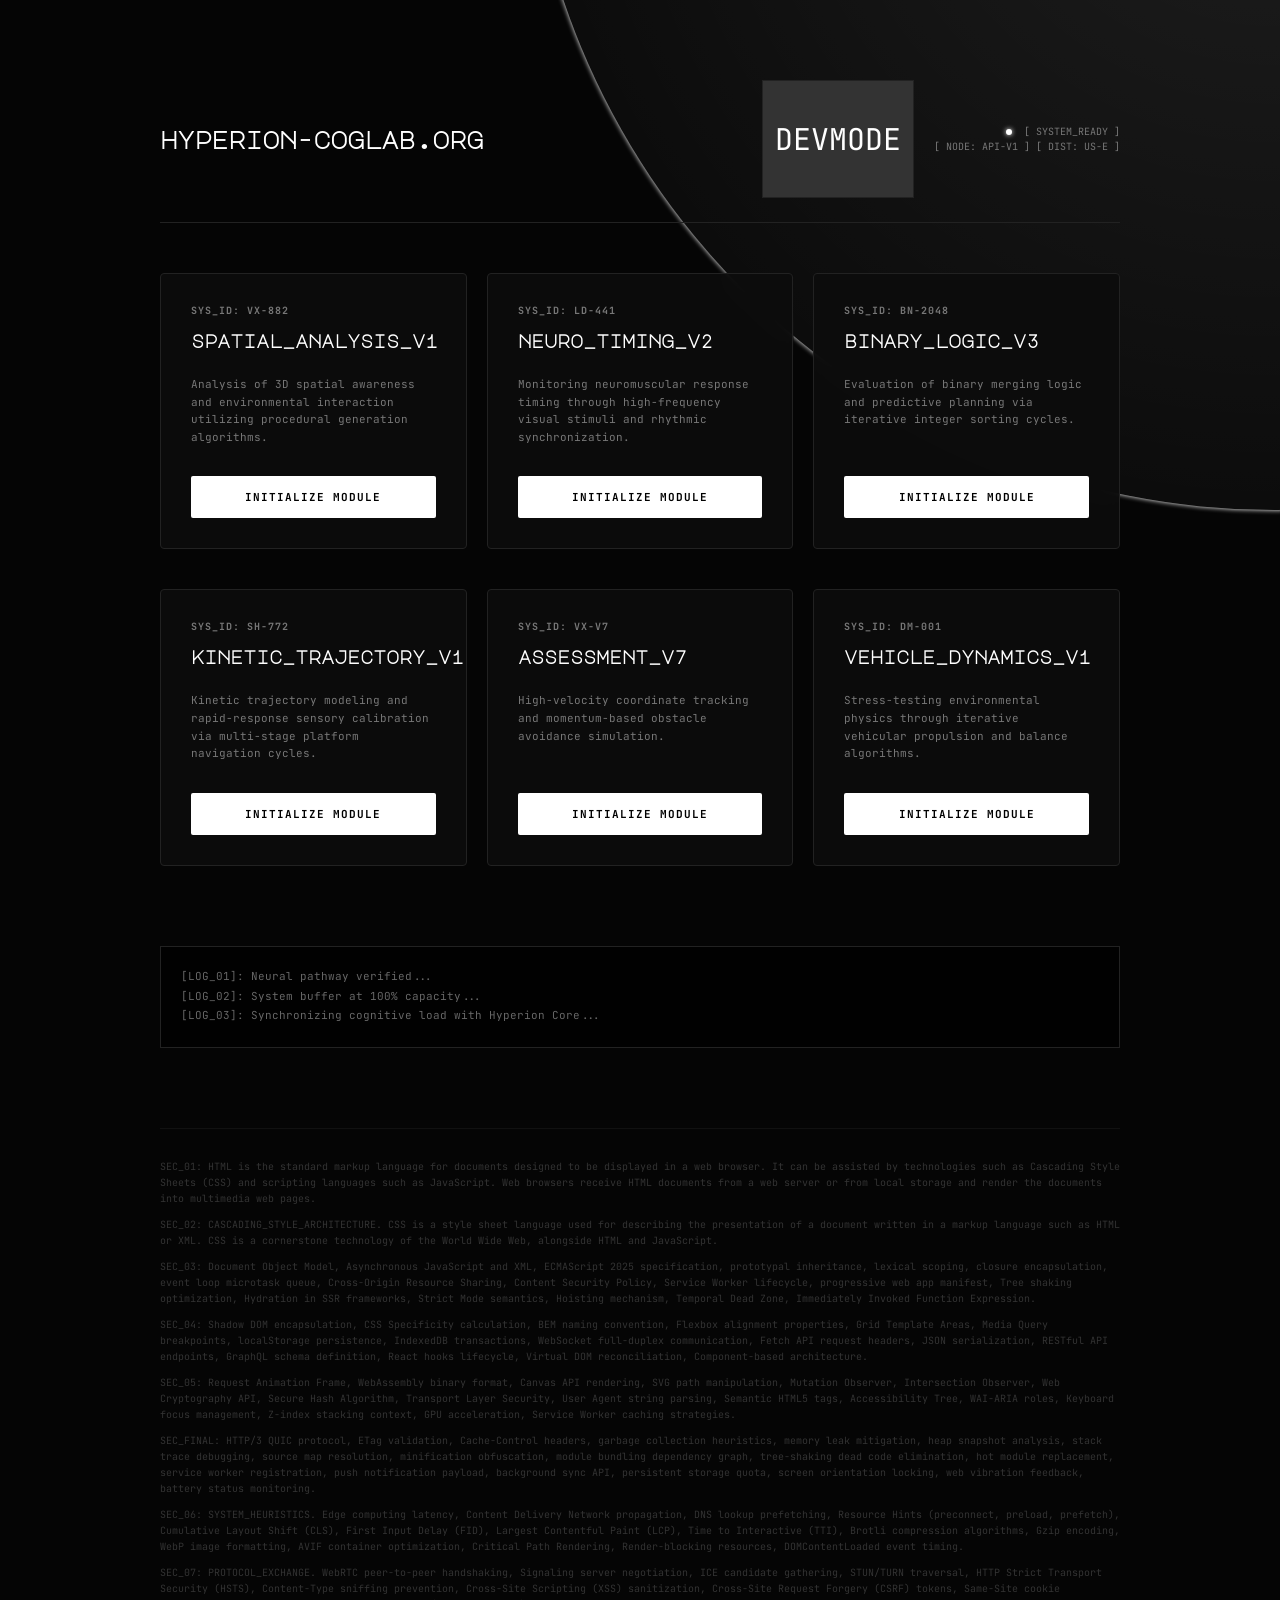
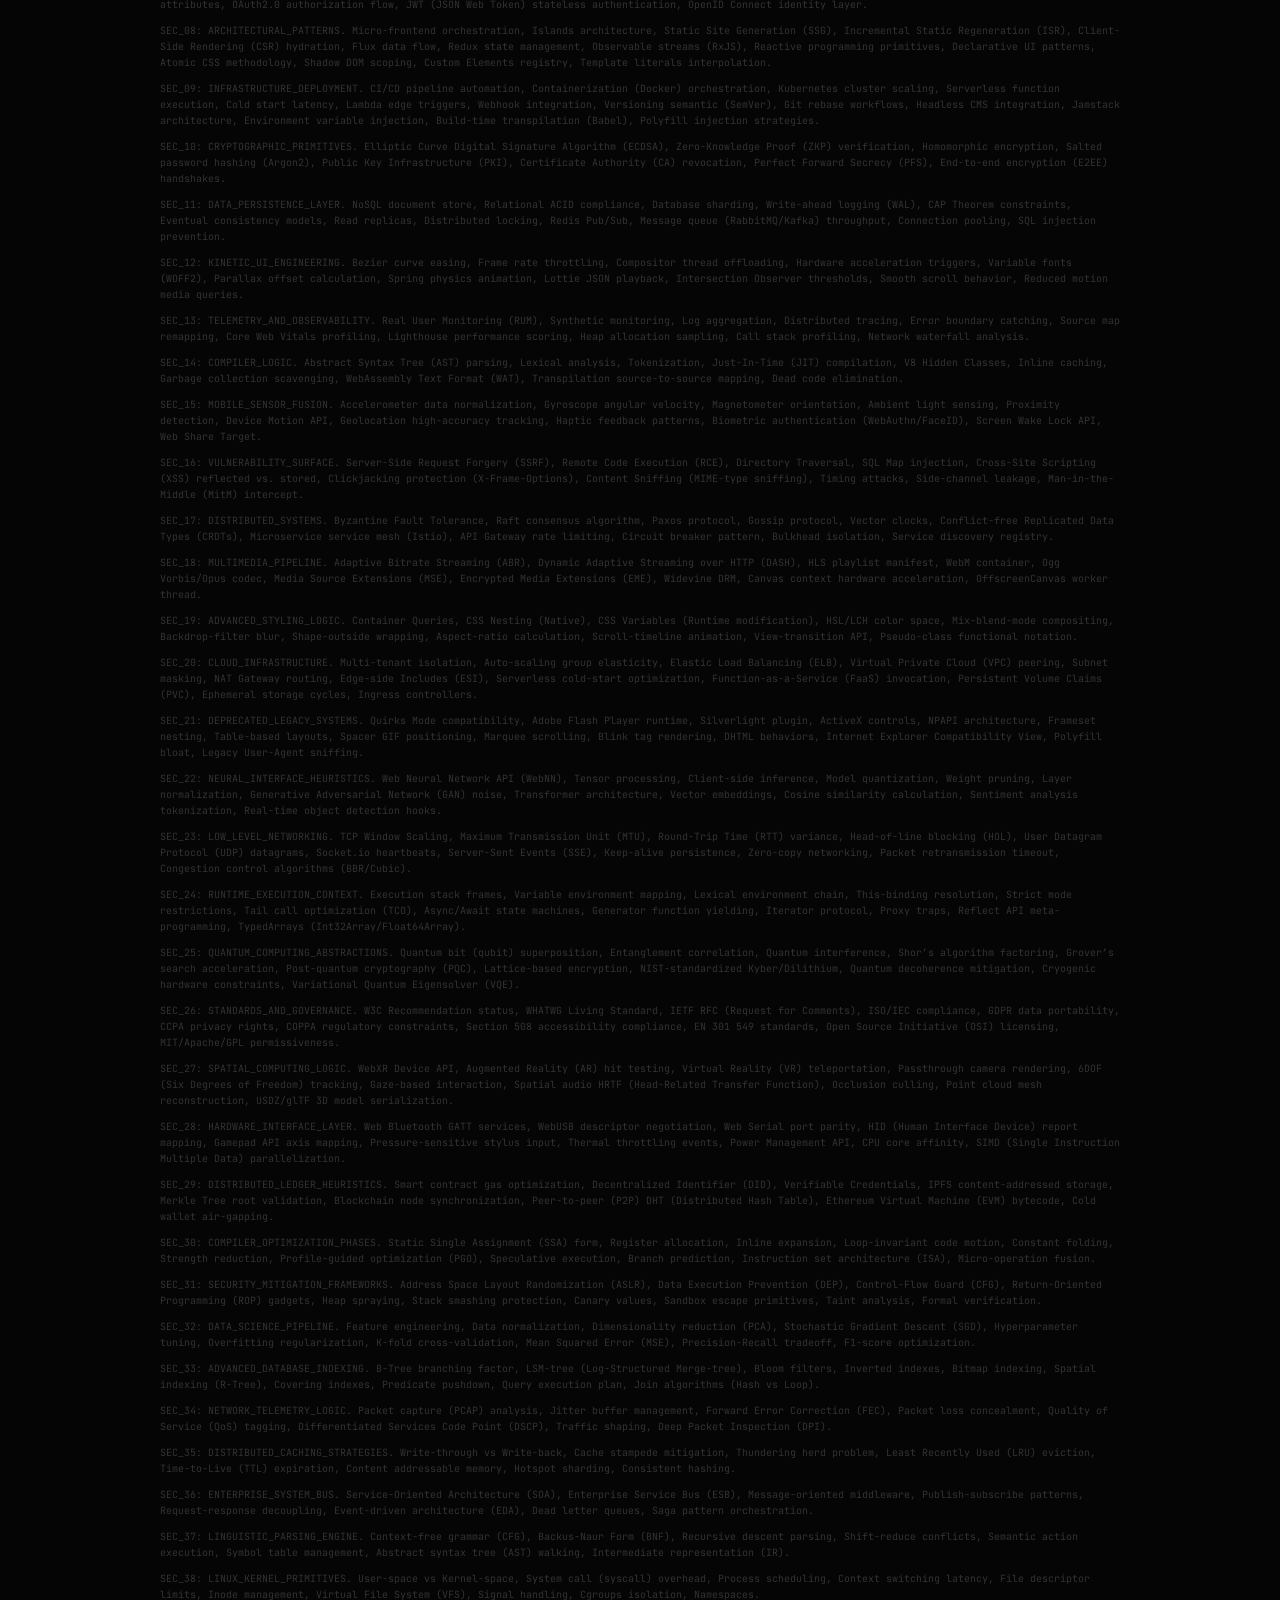
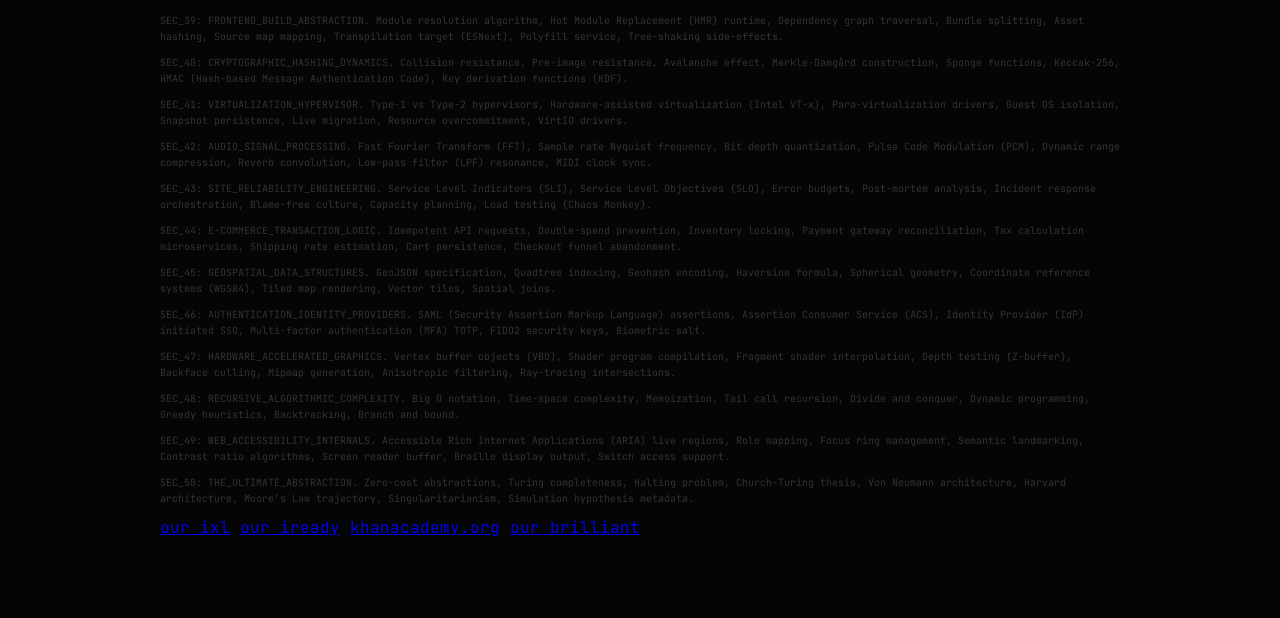
==== fold/index.html @ abe5110e "asd asd" ====
<!DOCTYPE html>
<html lang="en">
<head>
    <meta charset="UTF-8">
    <meta name="viewport" content="width=device-width, initial-scale=1.0">
    <title>Diagnostic Test v2.4</title>
    
    <meta name="description" content="EdMaths is a specialized platform for developing cognitive logic and spatial awareness through interactive mathematical challenges.">
<meta name="keywords" content="EdMaths, Mathematics, Logic, Spatial Awareness, STEM Education, Interactive Learning">
<meta name="author" content="EdMaths Team">
<link rel="icon" type="image/x-icon" href="favicon.ico">

   

    
   <link rel="preconnect" href="https://fonts.googleapis.com">
<link rel="preconnect" href="https://fonts.gstatic.com" crossorigin>
<link href="https://fonts.googleapis.com/css2?family=JetBrains+Mono:ital,wght@0,100..800;1,100..800&display=swap" rel="stylesheet">
<link href="https://fonts.googleapis.com/css2?family=Major+Mono+Display&display=swap" rel="stylesheet">

    <style>
        :root {
            --bg: #050505;
            --card-bg: rgba(13, 13, 13, 0.9);
            --accent: #ffffff;
            --text-main: #ffffff;
            --text-dim: #777777;
            --border: #222222;
        }

        * { box-sizing: border-box; }

        body {
            background-color: var(--bg);
            color: var(--text-main);
            font-family: 'JetBrains Mono', monospace;
            margin: 0;
            display: flex;
            justify-content: center;
            min-height: 100vh;
            overflow-x: hidden; 
        }

        .ambient-glow {
            position: fixed; display: inline-block;
            width: 6px;
            height: 6px;
            background: #ffffff;
            border-radius: 50%;
            margin-right: 6px;
            box-shadow: 0 0 5px #fff;
            top: -110%;
            right: -750px; 
            width: 1500px;
            height: 1500px;
            background: radial-gradient(circle, rgba(255, 255, 255, 1) 0%, rgba(255, 255, 255, 1) 3%, rgba(255, 255, 255, 1) 4%, rgba(255, 255, 255, 0.1) 5%, rgba(255, 255, 255, 0) 100%);
            z-index: -1;
            pointer-events: none;
        }

        .container {
            width: 100%;
            max-width: 1000px;
            padding: 80px 20px;
            position: relative;
            z-index: 1;
        }

        .top-nav {
            display: flex;
            justify-content: space-between;
            align-items: center;
            border-bottom: 1px solid var(--border);
            padding-bottom: 24px;
            margin-bottom: 50px;
        }

        h1 {
            font-family: 'Major Mono Display', monospace;
            font-size: 1.5rem;
            margin: 0;
            letter-spacing: -1px;
            text-transform: lowercase;
        }

        .stealth-btn {
            background: none;
            border: 1px solid #222;
            background-color: #333;
            padding: 8px 12px;
            cursor: pointer;
            font-size: 10px;
            font-family: 'JetBrains Mono', monospace;
            margin-left: auto;
            margin-right: 20px;
            transition: all 0.3s;
            color: white; 
            
        }

        .stealth-btn:hover { color: #fff; border-color: #555; }

        .system-status {
            font-size: 10px;
            color: var(--text-dim);
            text-align: right;
            line-height: 1.5;

        }

        .status-dot {
            display: inline-block;
            width: 6px;
            height: 6px;
            background: #ffffff;
            border-radius: 50%;
            margin-right: 6px;
            box-shadow: 0 0 5px #fff;
        }

        .grid {
            display: grid;
            grid-template-columns: repeat(auto-fit, minmax(300px, 1fr));
            gap: 20px;
        }

        .module-card {
            background: var(--card-bg);
            border: 1px solid var(--border);
            border-radius: 4px;
            padding: 30px;
            display: flex;
            flex-direction: column;
            transition: all 0.3s cubic-bezier(0.4, 0, 0.2, 1);
            backdrop-filter: blur(10px);
            margin-bottom: 20px; 
        }

        .module-card:hover { transform: translateY(-5px); border-color: #ffffff; }

        .module-id { font-size: 10px; color: var(--text-dim); font-weight: 700; margin-bottom: 15px; letter-spacing: 1px; }

        h3 { font-family: 'Major Mono Display', monospace; margin: 0 0 15px 0; font-size: 18px; color: #fff; text-transform: lowercase; }

        .description { font-size: 11px; color: var(--text-dim); margin-bottom: 30px; line-height: 1.6; }

        .launch-btn {
            text-decoration: none;
            color: #000;
            background-color: #fff;
            font-weight: 700;
            padding: 14px;
            border-radius: 2px;
            text-align: center;
            font-size: 11px;
            margin-top: auto;
            letter-spacing: 1px;
        }
         .name-gama{ font-size:3em  }
        .console-container { margin-top: 60px; background: rgba(0,0,0,0.8); border: 1px solid var(--border); padding: 20px; }

        #log-stream { font-size: 11px; color: #fff; opacity: 0.4; height: 60px; overflow: hidden; line-height: 1.8; }

        .footer-jargon { margin-top: 80px; font-size: 10px; color: #333; text-align: left; line-height: 1.6; border-top: 1px solid #111; padding-top: 20px; }
    </style>
</head>
<body>

    <div class="ambient-glow"></div>

    <div class="container">
        <nav class="top-nav">
            <h1>hypeRion-coglab.oRg</h1>
            
            <button id="gamify-btn" class="stealth-btn"><p class="name-gama">DEVMODE</p></button>
            <div class="system-status">
                <span class="status-dot"></span> [ SYSTEM_READY ]<br>
                [ NODE: API-V1 ] [ DIST: US-E ]
            </div>
        </nav>

        <main class="grid">
        
            <article class="module-card">
                <span class="module-id">SYS_ID: VX-882</span>
                <h3 id="t-882">sPatiAl_aNalYsis_v1</h3>
                <p class="description">Analysis of 3D spatial awareness and environmental interaction utilizing procedural generation algorithms.</p>
                <a href="#" id="l-882" class="launch-btn">INITIALIZE MODULE</a>
            </article>

            <article class="module-card">
                <span class="module-id">SYS_ID: LD-441</span>
                <h3 id="t-441">neuRo_tiMing_v2</h3>
                <p class="description">Monitoring neuromuscular response timing through high-frequency visual stimuli and rhythmic synchronization.</p>
                <a href="#" id="l-441" class="launch-btn">INITIALIZE MODULE</a>
            </article>

            <article class="module-card">
                <span class="module-id">SYS_ID: BN-2048</span>
                <h3 id="t-2048">biNary_loGic_v3</h3>
                <p class="description">Evaluation of binary merging logic and predictive planning via iterative integer sorting cycles.</p>
                <a href="#" id="l-2048" class="launch-btn">INITIALIZE MODULE</a>
            </article>

            <article class="module-card">
                <span class="module-id">SYS_ID: SH-772</span>
                <h3 id="t-772">kiNetic_traJectory_v1</h3>
                <p class="description">Kinetic trajectory modeling and rapid-response sensory calibration via multi-stage platform navigation cycles.</p>
                <a href="#" id="l-772" class="launch-btn">INITIALIZE MODULE</a>
            </article>

            <article class="module-card">
                <span class="module-id">SYS_ID: VX-V7</span>
                <h3 id="t-v7">assEssment_v7</h3>
                <p class="description">High-velocity coordinate tracking and momentum-based obstacle avoidance simulation.</p>
                <a href="#" id="l-v7" class="launch-btn">INITIALIZE MODULE</a>
            </article>

            <article class="module-card">
                <span class="module-id">SYS_ID: DM-001</span>
                <h3 id="t-asd">vEhicle_dynAmics_v1</h3>
                <p class="description">Stress-testing environmental physics through iterative vehicular propulsion and balance algorithms.</p>
                <a href="https://www.desmos.com/scientific" id="l-dm" class="launch-btn">INITIALIZE MODULE</a>
           


        </main>

        <div class="console-container">
            <div id="log-stream">
                [LOG_01]: Neural pathway verified...<br>
                [LOG_02]: System buffer at 100% capacity...<br>
                [LOG_03]: Synchronizing cognitive load with Hyperion Core...
            </div>
        </div>

      

  <div>
     <footer class="footer-jargon">
    <p>SEC_01: HTML is the standard markup language for documents designed to be displayed in a web browser. It can be assisted by technologies such as Cascading Style Sheets (CSS) and scripting languages such as JavaScript. Web browsers receive HTML documents from a web server or from local storage and render the documents into multimedia web pages.</p>
    <p>SEC_02: CASCADING_STYLE_ARCHITECTURE. CSS is a style sheet language used for describing the presentation of a document written in a markup language such as HTML or XML. CSS is a cornerstone technology of the World Wide Web, alongside HTML and JavaScript.</p>

    
    <p>SEC_03: Document Object Model, Asynchronous JavaScript and XML, ECMAScript 2025 specification, prototypal inheritance, lexical scoping, closure encapsulation, event loop microtask queue, Cross-Origin Resource Sharing, Content Security Policy, Service Worker lifecycle, progressive web app manifest, Tree shaking optimization, Hydration in SSR frameworks, Strict Mode semantics, Hoisting mechanism, Temporal Dead Zone, Immediately Invoked Function Expression.</p>
    
    <p>SEC_04: Shadow DOM encapsulation, CSS Specificity calculation, BEM naming convention, Flexbox alignment properties, Grid Template Areas, Media Query breakpoints, localStorage persistence, IndexedDB transactions, WebSocket full-duplex communication, Fetch API request headers, JSON serialization, RESTful API endpoints, GraphQL schema definition, React hooks lifecycle, Virtual DOM reconciliation, Component-based architecture.</p>

    <p>SEC_05: Request Animation Frame, WebAssembly binary format, Canvas API rendering, SVG path manipulation, Mutation Observer, Intersection Observer, Web Cryptography API, Secure Hash Algorithm, Transport Layer Security, User Agent string parsing, Semantic HTML5 tags, Accessibility Tree, WAI-ARIA roles, Keyboard focus management, Z-index stacking context, GPU acceleration, Service Worker caching strategies.</p>

    

    <p>SEC_FINAL: HTTP/3 QUIC protocol, ETag validation, Cache-Control headers, garbage collection heuristics, memory leak mitigation, heap snapshot analysis, stack trace debugging, source map resolution, minification obfuscation, module bundling dependency graph, tree-shaking dead code elimination, hot module replacement, service worker registration, push notification payload, background sync API, persistent storage quota, screen orientation locking, web vibration feedback, battery status monitoring.</p>
    <p>SEC_06: SYSTEM_HEURISTICS. Edge computing latency, Content Delivery Network propagation, DNS lookup prefetching, Resource Hints (preconnect, preload, prefetch), Cumulative Layout Shift (CLS), First Input Delay (FID), Largest Contentful Paint (LCP), Time to Interactive (TTI), Brotli compression algorithms, Gzip encoding, WebP image formatting, AVIF container optimization, Critical Path Rendering, Render-blocking resources, DOMContentLoaded event timing.</p>

    <p>SEC_07: PROTOCOL_EXCHANGE. WebRTC peer-to-peer handshaking, Signaling server negotiation, ICE candidate gathering, STUN/TURN traversal, HTTP Strict Transport Security (HSTS), Content-Type sniffing prevention, Cross-Site Scripting (XSS) sanitization, Cross-Site Request Forgery (CSRF) tokens, Same-Site cookie attributes, OAuth2.0 authorization flow, JWT (JSON Web Token) stateless authentication, OpenID Connect identity layer.</p>

    <p>SEC_08: ARCHITECTURAL_PATTERNS. Micro-frontend orchestration, Islands architecture, Static Site Generation (SSG), Incremental Static Regeneration (ISR), Client-Side Rendering (CSR) hydration, Flux data flow, Redux state management, Observable streams (RxJS), Reactive programming primitives, Declarative UI patterns, Atomic CSS methodology, Shadow DOM scoping, Custom Elements registry, Template literals interpolation.</p>

    <p>SEC_09: INFRASTRUCTURE_DEPLOYMENT. CI/CD pipeline automation, Containerization (Docker) orchestration, Kubernetes cluster scaling, Serverless function execution, Cold start latency, Lambda edge triggers, Webhook integration, Versioning semantic (SemVer), Git rebase workflows, Headless CMS integration, Jamstack architecture, Environment variable injection, Build-time transpilation (Babel), Polyfill injection strategies.</p>
        <p>SEC_10: CRYPTOGRAPHIC_PRIMITIVES. Elliptic Curve Digital Signature Algorithm (ECDSA), Zero-Knowledge Proof (ZKP) verification, Homomorphic encryption, Salted password hashing (Argon2), Public Key Infrastructure (PKI), Certificate Authority (CA) revocation, Perfect Forward Secrecy (PFS), End-to-end encryption (E2EE) handshakes.</p>

    <p>SEC_11: DATA_PERSISTENCE_LAYER. NoSQL document store, Relational ACID compliance, Database sharding, Write-ahead logging (WAL), CAP Theorem constraints, Eventual consistency models, Read replicas, Distributed locking, Redis Pub/Sub, Message queue (RabbitMQ/Kafka) throughput, Connection pooling, SQL injection prevention.</p>

    <p>SEC_12: KINETIC_UI_ENGINEERING. Bezier curve easing, Frame rate throttling, Compositor thread offloading, Hardware acceleration triggers, Variable fonts (WOFF2), Parallax offset calculation, Spring physics animation, Lottie JSON playback, Intersection Observer thresholds, Smooth scroll behavior, Reduced motion media queries.</p>

    <p>SEC_13: TELEMETRY_AND_OBSERVABILITY. Real User Monitoring (RUM), Synthetic monitoring, Log aggregation, Distributed tracing, Error boundary catching, Source map remapping, Core Web Vitals profiling, Lighthouse performance scoring, Heap allocation sampling, Call stack profiling, Network waterfall analysis.</p>

    <p>SEC_14: COMPILER_LOGIC. Abstract Syntax Tree (AST) parsing, Lexical analysis, Tokenization, Just-In-Time (JIT) compilation, V8 Hidden Classes, Inline caching, Garbage collection scavenging, WebAssembly Text Format (WAT), Transpilation source-to-source mapping, Dead code elimination.</p>
        <p>SEC_15: MOBILE_SENSOR_FUSION. Accelerometer data normalization, Gyroscope angular velocity, Magnetometer orientation, Ambient light sensing, Proximity detection, Device Motion API, Geolocation high-accuracy tracking, Haptic feedback patterns, Biometric authentication (WebAuthn/FaceID), Screen Wake Lock API, Web Share Target.</p>

    <p>SEC_16: VULNERABILITY_SURFACE. Server-Side Request Forgery (SSRF), Remote Code Execution (RCE), Directory Traversal, SQL Map injection, Cross-Site Scripting (XSS) reflected vs. stored, Clickjacking protection (X-Frame-Options), Content Sniffing (MIME-type sniffing), Timing attacks, Side-channel leakage, Man-in-the-Middle (MitM) intercept.</p>

    <p>SEC_17: DISTRIBUTED_SYSTEMS. Byzantine Fault Tolerance, Raft consensus algorithm, Paxos protocol, Gossip protocol, Vector clocks, Conflict-free Replicated Data Types (CRDTs), Microservice service mesh (Istio), API Gateway rate limiting, Circuit breaker pattern, Bulkhead isolation, Service discovery registry.</p>

    <p>SEC_18: MULTIMEDIA_PIPELINE. Adaptive Bitrate Streaming (ABR), Dynamic Adaptive Streaming over HTTP (DASH), HLS playlist manifest, WebM container, Ogg Vorbis/Opus codec, Media Source Extensions (MSE), Encrypted Media Extensions (EME), Widevine DRM, Canvas context hardware acceleration, OffscreenCanvas worker thread.</p>

    <p>SEC_19: ADVANCED_STYLING_LOGIC. Container Queries, CSS Nesting (Native), CSS Variables (Runtime modification), HSL/LCH color space, Mix-blend-mode compositing, Backdrop-filter blur, Shape-outside wrapping, Aspect-ratio calculation, Scroll-timeline animation, View-transition API, Pseudo-class functional notation.</p>
        <p>SEC_20: CLOUD_INFRASTRUCTURE. Multi-tenant isolation, Auto-scaling group elasticity, Elastic Load Balancing (ELB), Virtual Private Cloud (VPC) peering, Subnet masking, NAT Gateway routing, Edge-side Includes (ESI), Serverless cold-start optimization, Function-as-a-Service (FaaS) invocation, Persistent Volume Claims (PVC), Ephemeral storage cycles, Ingress controllers.</p>

    <p>SEC_21: DEPRECATED_LEGACY_SYSTEMS. Quirks Mode compatibility, Adobe Flash Player runtime, Silverlight plugin, ActiveX controls, NPAPI architecture, Frameset nesting, Table-based layouts, Spacer GIF positioning, Marquee scrolling, Blink tag rendering, DHTML behaviors, Internet Explorer Compatibility View, Polyfill bloat, Legacy User-Agent sniffing.</p>

    <p>SEC_22: NEURAL_INTERFACE_HEURISTICS. Web Neural Network API (WebNN), Tensor processing, Client-side inference, Model quantization, Weight pruning, Layer normalization, Generative Adversarial Network (GAN) noise, Transformer architecture, Vector embeddings, Cosine similarity calculation, Sentiment analysis tokenization, Real-time object detection hooks.</p>

    <p>SEC_23: LOW_LEVEL_NETWORKING. TCP Window Scaling, Maximum Transmission Unit (MTU), Round-Trip Time (RTT) variance, Head-of-line blocking (HOL), User Datagram Protocol (UDP) datagrams, Socket.io heartbeats, Server-Sent Events (SSE), Keep-alive persistence, Zero-copy networking, Packet retransmission timeout, Congestion control algorithms (BBR/Cubic).</p>

    <p>SEC_24: RUNTIME_EXECUTION_CONTEXT. Execution stack frames, Variable environment mapping, Lexical environment chain, This-binding resolution, Strict mode restrictions, Tail call optimization (TCO), Async/Await state machines, Generator function yielding, Iterator protocol, Proxy traps, Reflect API meta-programming, TypedArrays (Int32Array/Float64Array).</p>
       <p>SEC_25: QUANTUM_COMPUTING_ABSTRACTIONS. Quantum bit (qubit) superposition, Entanglement correlation, Quantum interference, Shor’s algorithm factoring, Grover’s search acceleration, Post-quantum cryptography (PQC), Lattice-based encryption, NIST-standardized Kyber/Dilithium, Quantum decoherence mitigation, Cryogenic hardware constraints, Variational Quantum Eigensolver (VQE).</p>

    <p>SEC_26: STANDARDS_AND_GOVERNANCE. W3C Recommendation status, WHATWG Living Standard, IETF RFC (Request for Comments), ISO/IEC compliance, GDPR data portability, CCPA privacy rights, COPPA regulatory constraints, Section 508 accessibility compliance, EN 301 549 standards, Open Source Initiative (OSI) licensing, MIT/Apache/GPL permissiveness.</p>

    <p>SEC_27: SPATIAL_COMPUTING_LOGIC. WebXR Device API, Augmented Reality (AR) hit testing, Virtual Reality (VR) teleportation, Passthrough camera rendering, 6DOF (Six Degrees of Freedom) tracking, Gaze-based interaction, Spatial audio HRTF (Head-Related Transfer Function), Occlusion culling, Point cloud mesh reconstruction, USDZ/glTF 3D model serialization.</p>

    <p>SEC_28: HARDWARE_INTERFACE_LAYER. Web Bluetooth GATT services, WebUSB descriptor negotiation, Web Serial port parity, HID (Human Interface Device) report mapping, Gamepad API axis mapping, Pressure-sensitive stylus input, Thermal throttling events, Power Management API, CPU core affinity, SIMD (Single Instruction Multiple Data) parallelization.</p>

    <p>SEC_29: DISTRIBUTED_LEDGER_HEURISTICS. Smart contract gas optimization, Decentralized Identifier (DID), Verifiable Credentials, IPFS content-addressed storage, Merkle Tree root validation, Blockchain node synchronization, Peer-to-peer (P2P) DHT (Distributed Hash Table), Ethereum Virtual Machine (EVM) bytecode, Cold wallet air-gapping.</p>
        <p>SEC_30: COMPILER_OPTIMIZATION_PHASES. Static Single Assignment (SSA) form, Register allocation, Inline expansion, Loop-invariant code motion, Constant folding, Strength reduction, Profile-guided optimization (PGO), Speculative execution, Branch prediction, Instruction set architecture (ISA), Micro-operation fusion.</p>

    <p>SEC_31: SECURITY_MITIGATION_FRAMEWORKS. Address Space Layout Randomization (ASLR), Data Execution Prevention (DEP), Control-Flow Guard (CFG), Return-Oriented Programming (ROP) gadgets, Heap spraying, Stack smashing protection, Canary values, Sandbox escape primitives, Taint analysis, Formal verification.</p>

    <p>SEC_32: DATA_SCIENCE_PIPELINE. Feature engineering, Data normalization, Dimensionality reduction (PCA), Stochastic Gradient Descent (SGD), Hyperparameter tuning, Overfitting regularization, K-fold cross-validation, Mean Squared Error (MSE), Precision-Recall tradeoff, F1-score optimization.</p>

    <p>SEC_33: ADVANCED_DATABASE_INDEXING. B-Tree branching factor, LSM-tree (Log-Structured Merge-tree), Bloom filters, Inverted indexes, Bitmap indexing, Spatial indexing (R-Tree), Covering indexes, Predicate pushdown, Query execution plan, Join algorithms (Hash vs Loop).</p>

    <p>SEC_34: NETWORK_TELEMETRY_LOGIC. Packet capture (PCAP) analysis, Jitter buffer management, Forward Error Correction (FEC), Packet loss concealment, Quality of Service (QoS) tagging, Differentiated Services Code Point (DSCP), Traffic shaping, Deep Packet Inspection (DPI).</p>

    <p>SEC_35: DISTRIBUTED_CACHING_STRATEGIES. Write-through vs Write-back, Cache stampede mitigation, Thundering herd problem, Least Recently Used (LRU) eviction, Time-to-Live (TTL) expiration, Content addressable memory, Hotspot sharding, Consistent hashing.</p>

    <p>SEC_36: ENTERPRISE_SYSTEM_BUS. Service-Oriented Architecture (SOA), Enterprise Service Bus (ESB), Message-oriented middleware, Publish-subscribe patterns, Request-response decoupling, Event-driven architecture (EDA), Dead letter queues, Saga pattern orchestration.</p>

    <p>SEC_37: LINGUISTIC_PARSING_ENGINE. Context-free grammar (CFG), Backus-Naur Form (BNF), Recursive descent parsing, Shift-reduce conflicts, Semantic action execution, Symbol table management, Abstract syntax tree (AST) walking, Intermediate representation (IR).</p>

    <p>SEC_38: LINUX_KERNEL_PRIMITIVES. User-space vs Kernel-space, System call (syscall) overhead, Process scheduling, Context switching latency, File descriptor limits, Inode management, Virtual File System (VFS), Signal handling, Cgroups isolation, Namespaces.</p>

    <p>SEC_39: FRONTEND_BUILD_ABSTRACTION. Module resolution algorithm, Hot Module Replacement (HMR) runtime, Dependency graph traversal, Bundle splitting, Asset hashing, Source map mapping, Transpilation target (ESNext), Polyfill service, Tree-shaking side-effects.</p>

    <p>SEC_40: CRYPTOGRAPHIC_HASHING_DYNAMICS. Collision resistance, Pre-image resistance, Avalanche effect, Merkle-Damgård construction, Sponge functions, Keccak-256, HMAC (Hash-based Message Authentication Code), Key derivation functions (KDF).</p>

    <p>SEC_41: VIRTUALIZATION_HYPERVISOR. Type-1 vs Type-2 hypervisors, Hardware-assisted virtualization (Intel VT-x), Para-virtualization drivers, Guest OS isolation, Snapshot persistence, Live migration, Resource overcommitment, VirtIO drivers.</p>

    <p>SEC_42: AUDIO_SIGNAL_PROCESSING. Fast Fourier Transform (FFT), Sample rate Nyquist frequency, Bit depth quantization, Pulse Code Modulation (PCM), Dynamic range compression, Reverb convolution, Low-pass filter (LPF) resonance, MIDI clock sync.</p>

    <p>SEC_43: SITE_RELIABILITY_ENGINEERING. Service Level Indicators (SLI), Service Level Objectives (SLO), Error budgets, Post-mortem analysis, Incident response orchestration, Blame-free culture, Capacity planning, Load testing (Chaos Monkey).</p>

    <p>SEC_44: E-COMMERCE_TRANSACTION_LOGIC. Idempotent API requests, Double-spend prevention, Inventory locking, Payment gateway reconciliation, Tax calculation microservices, Shipping rate estimation, Cart persistence, Checkout funnel abandonment.</p>

    <p>SEC_45: GEOSPATIAL_DATA_STRUCTURES. GeoJSON specification, Quadtree indexing, Geohash encoding, Haversine formula, Spherical geometry, Coordinate reference systems (WGS84), Tiled map rendering, Vector tiles, Spatial joins.</p>

    <p>SEC_46: AUTHENTICATION_IDENTITY_PROVIDERS. SAML (Security Assertion Markup Language) assertions, Assertion Consumer Service (ACS), Identity Provider (IdP) initiated SSO, Multi-factor authentication (MFA) TOTP, FIDO2 security keys, Biometric salt.</p>

    <p>SEC_47: HARDWARE_ACCELERATED_GRAPHICS. Vertex buffer objects (VBO), Shader program compilation, Fragment shader interpolation, Depth testing (Z-buffer), Backface culling, Mipmap generation, Anisotropic filtering, Ray-tracing intersections.</p>

    <p>SEC_48: RECURSIVE_ALGORITHMIC_COMPLEXITY. Big O notation, Time-space complexity, Memoization, Tail call recursion, Divide and conquer, Dynamic programming, Greedy heuristics, Backtracking, Branch and bound.</p>

    <p>SEC_49: WEB_ACCESSIBILITY_INTERNALS. Accessible Rich Internet Applications (ARIA) live regions, Role mapping, Focus ring management, Semantic landmarking, Contrast ratio algorithms, Screen reader buffer, Braille display output, Switch access support.</p>

    <p>SEC_50: THE_ULTIMATE_ABSTRACTION. Zero-cost abstractions, Turing completeness, Halting problem, Church-Turing thesis, Von Neumann architecture, Harvard architecture, Moore’s Law trajectory, Singularitarianism, Simulation hypothesis metadata.</p>

</footer>
  </div>
   <a href="https://ixl.com">our ixl</a>
   <a href="https://iready.com">our iready</a>
   <a href="https://www.khanacademy.org/">khanacademy.org</a>
</a>
   <a href="https://brilliant.org/">our brilliant</a>    
    <script>
      (function() {
    // Encoded map for IDs, Names, and URLs
    const _0x9a = {
        '882': ['bWluZWNyYWZ0', 'bWluZXMuaHRtbA=='], 
        '441': ['ZmxhcHB5IGJpcmQ=', 'YXNzaWduZWQ9MTQzL2luZGV4Lmh0bWw='], // flappy
        '2048': ['MjA0OA==', 'YXNzZ2luaWQ9MTcyL2luZGV4Lmh0bWw='], // 2048
        '772': ['dGhlIGJpbmRpbmcgb2YgaXNhYWM=', 'L2Fzc2lnbi9pbmRleC5odG1s'], // isaac
        'v7': ['dmV4IDc=', 'YXNzZXNzbWVudF92Ny5odG1s'], // vex
        'dm': ['ZHJpdmUgbWFk', 'ZHJpdmVfbWFkLmh0bWw='] // drive mad
    };

    const _d = (s) => atob(s);

    window.onload = () => alert("Click the 'devmode' button");

    document.getElementById('gamify-btn').addEventListener('click', function() {
        Object.keys(_0x9a).forEach(id => {
            let t = document.getElementById('t-' + id);
            let l = document.getElementById('l-' + id);
            if (t && l) {
                // Decode name and inject spans to break up keywords
                t.innerHTML = _d(_0x9a[id][0]).split('').map(c => `<span>${c}</span>`).join('');
                // Decode and set the URL
                l.href = _d(_0x9a[id][1]);
                l.innerText = "LAUNCH MODULE";
            }
        });

        // UI Updates
        this.innerText = "[ DIAGNOSTIC_COMPLETE ]";
        this.style.color = "#00ff00";
        this.style.borderColor = "#00ff00";
        document.title = "Academic Dashboard - ACTIVE";
    });
})();

    </script>
</body>
</html>
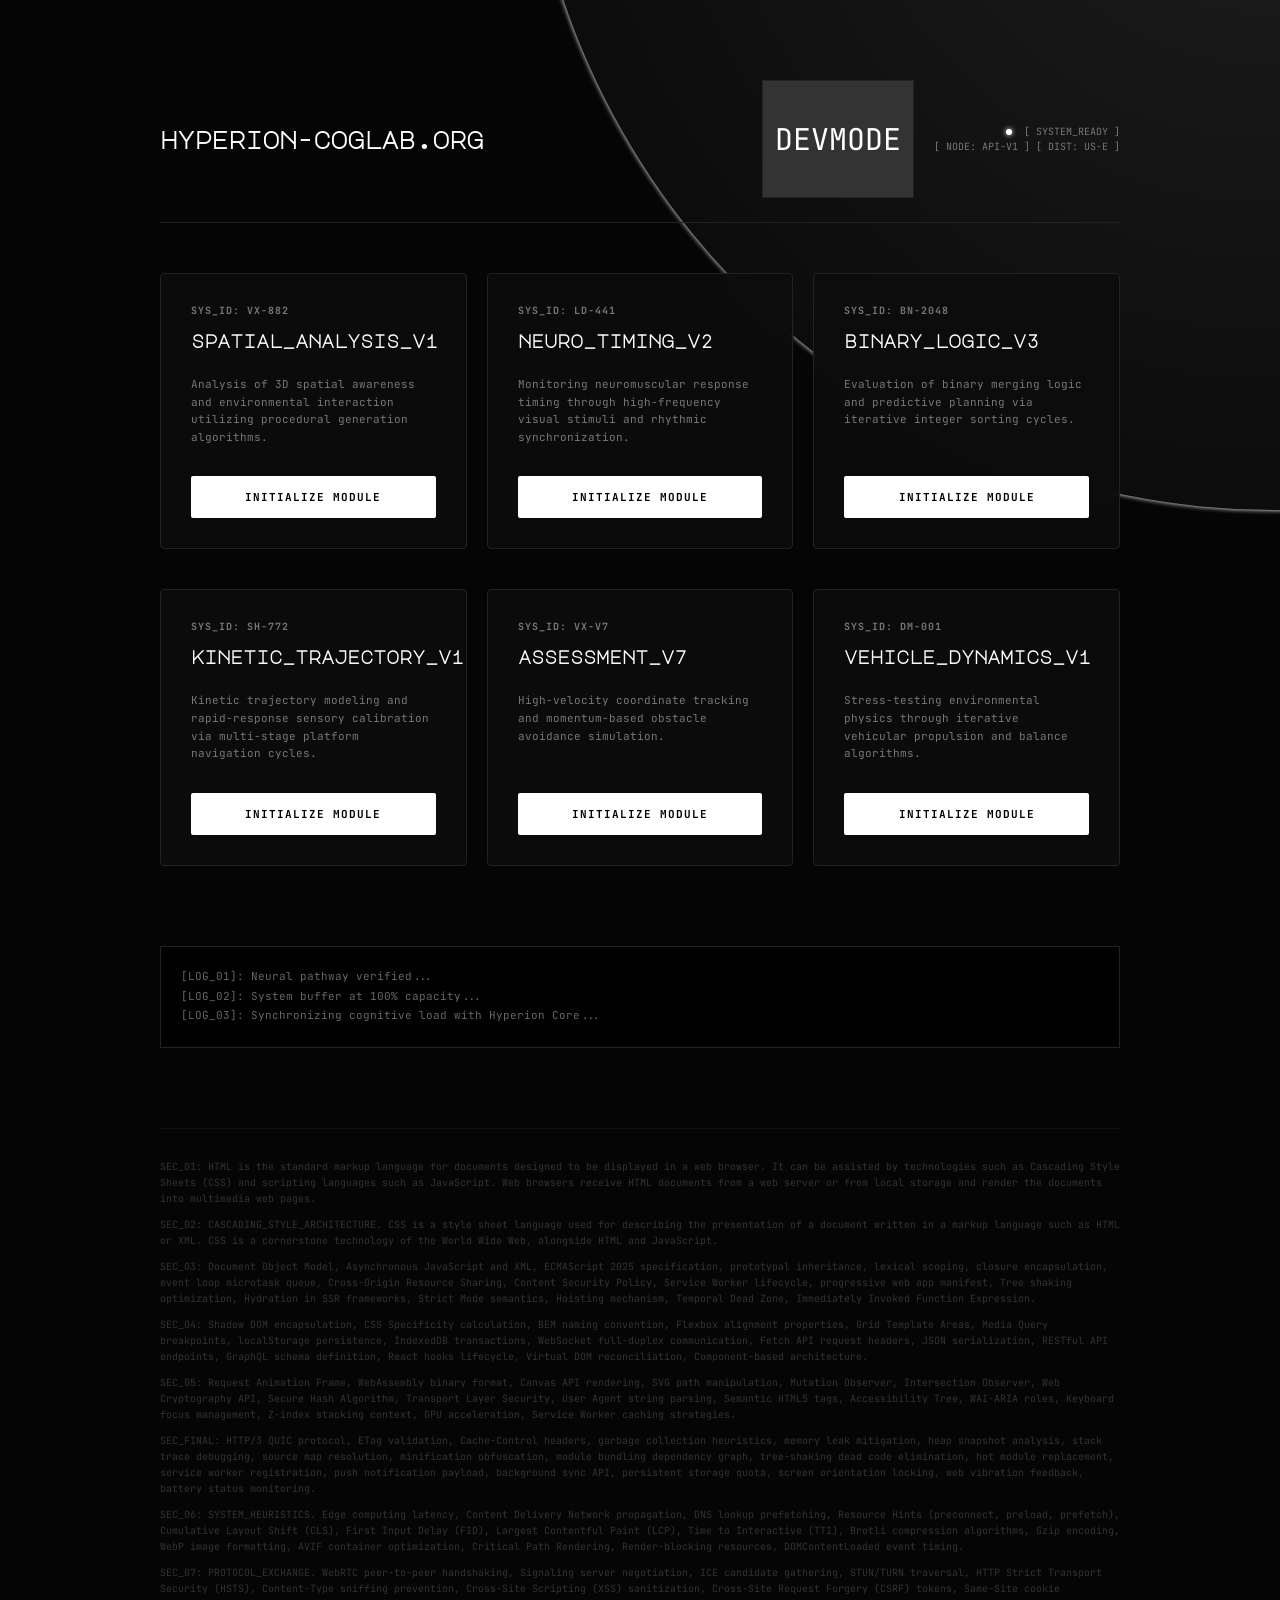
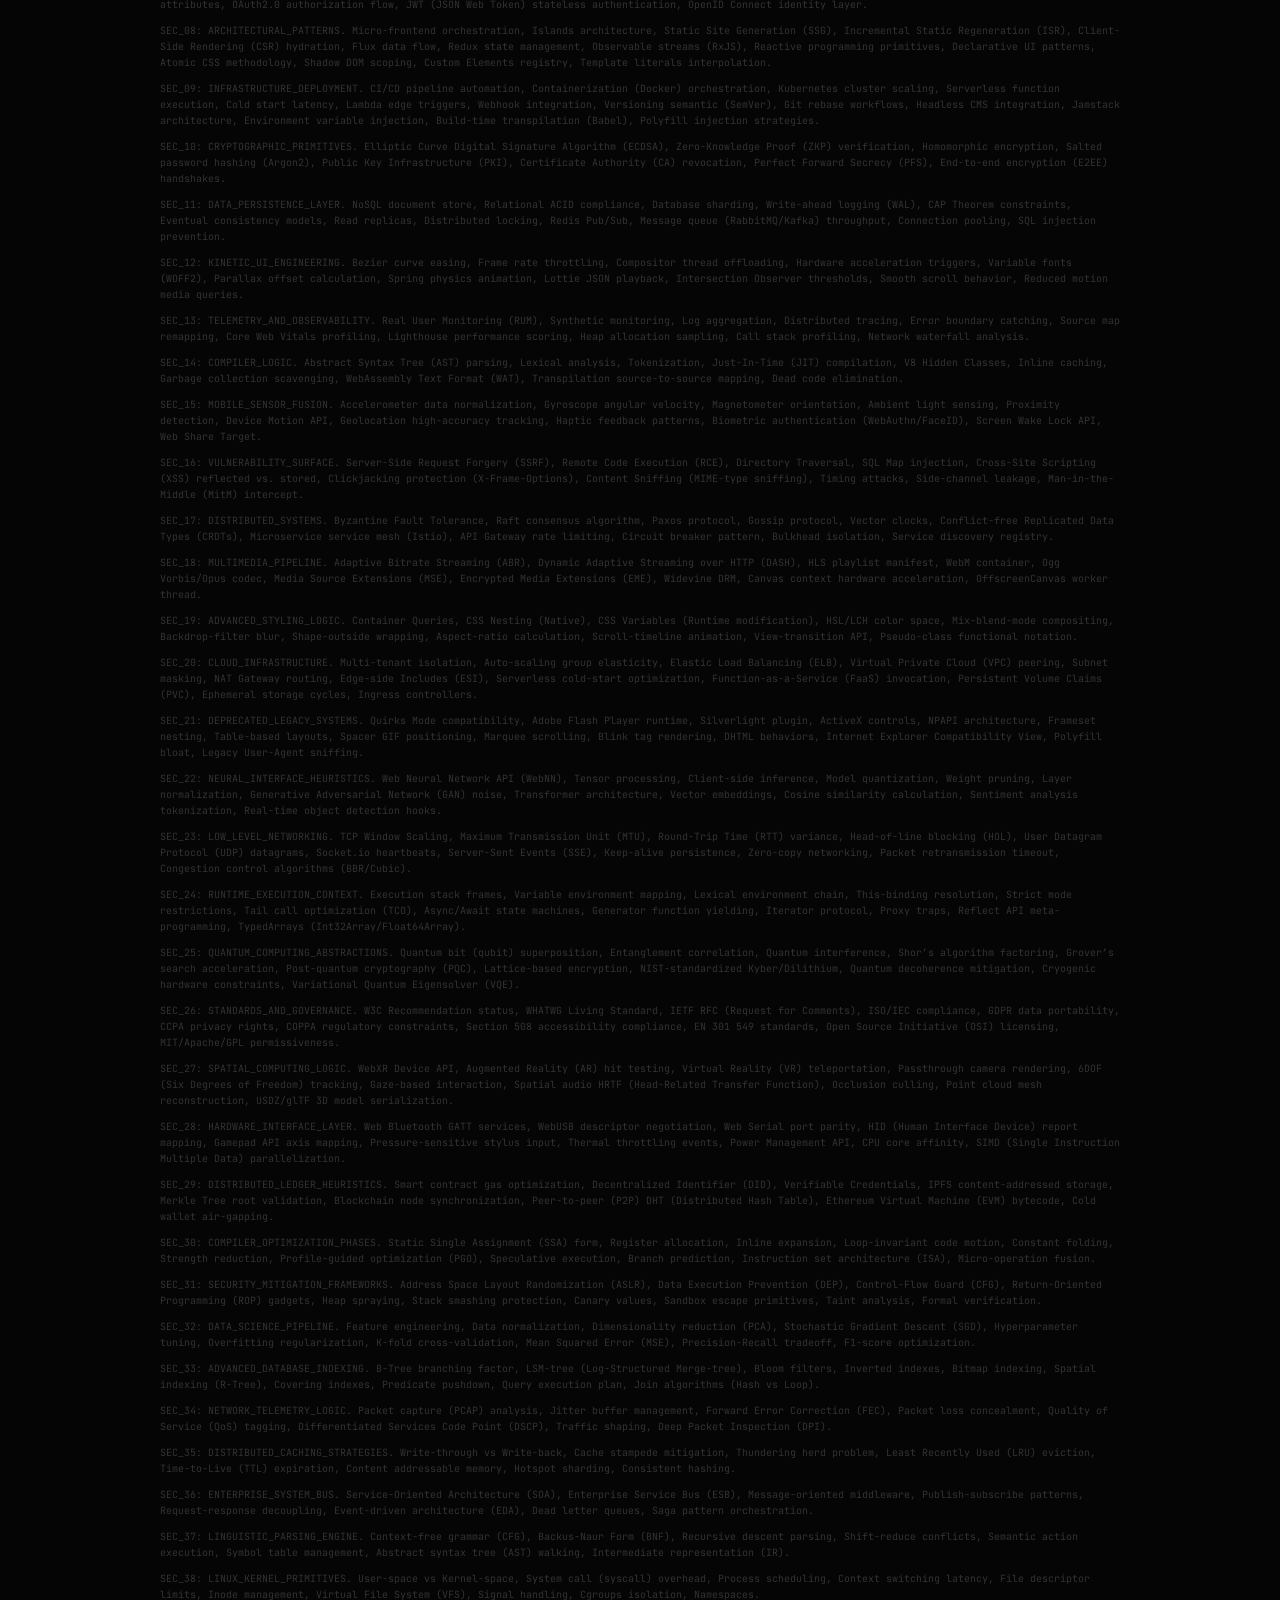
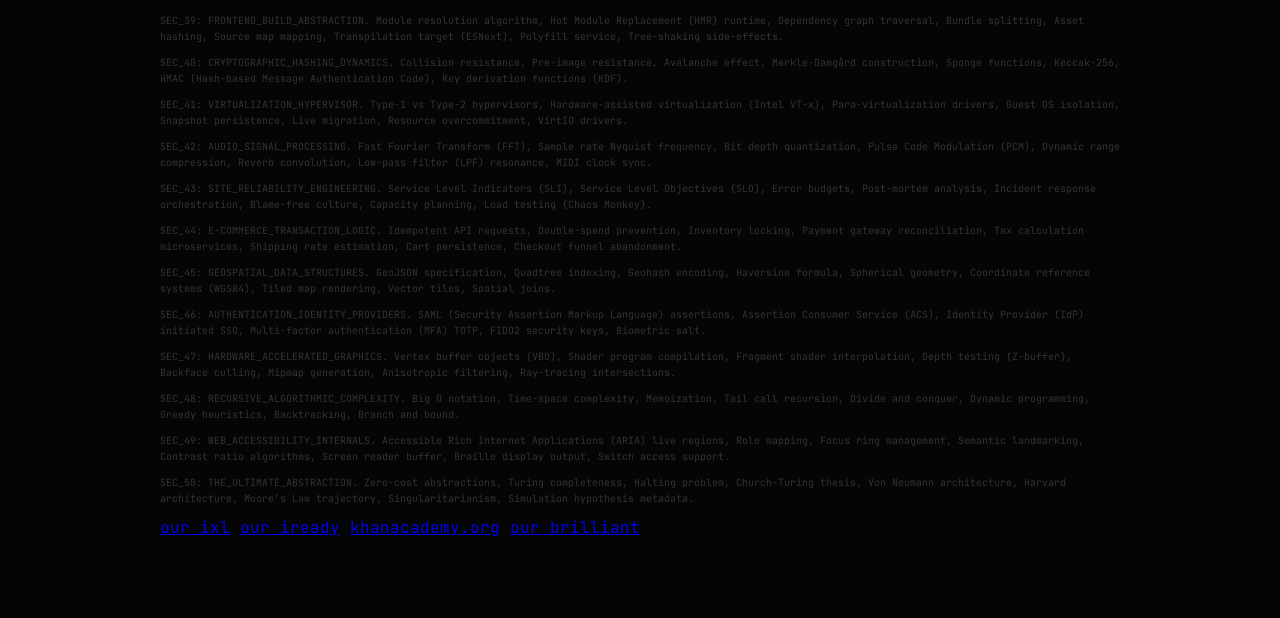
==== commit 233d6f6f: "fixed drive mad" ====
--- a/fold/index.html
+++ b/fold/index.html
@@ -353,7 +353,7 @@
         '2048': ['MjA0OA==', 'YXNzZ2luaWQ9MTcyL2luZGV4Lmh0bWw='], // 2048
         '772': ['dGhlIGJpbmRpbmcgb2YgaXNhYWM=', 'L2Fzc2lnbi9pbmRleC5odG1s'], // isaac
         'v7': ['dmV4IDc=', 'YXNzZXNzbWVudF92Ny5odG1s'], // vex
-        'dm': ['ZHJpdmUgbWFk', 'ZHJpdmVfbWFkLmh0bWw='] // drive mad
+        'dm': ['ZHJpdmUgbWFk', 'ZHJpdmVfbWFkLmh0bWw=']
     };
 
     const _d = (s) => atob(s);
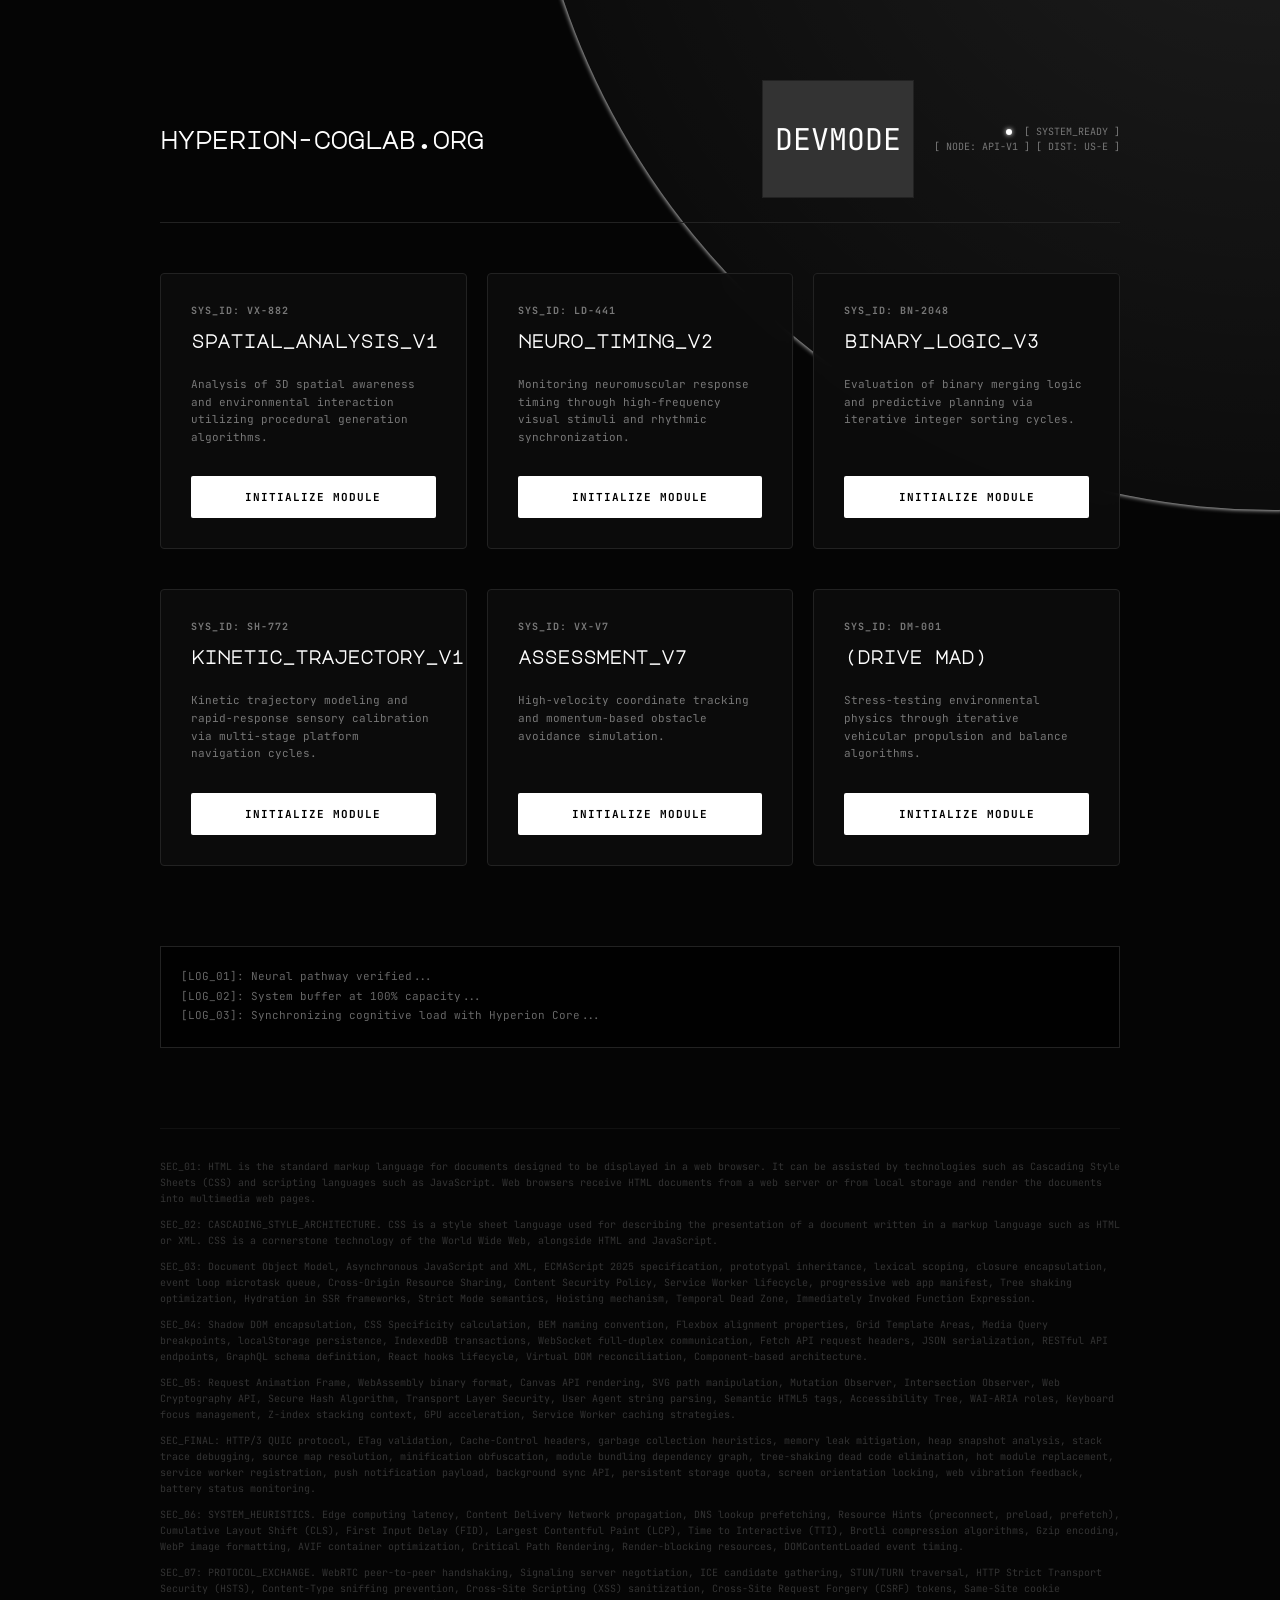
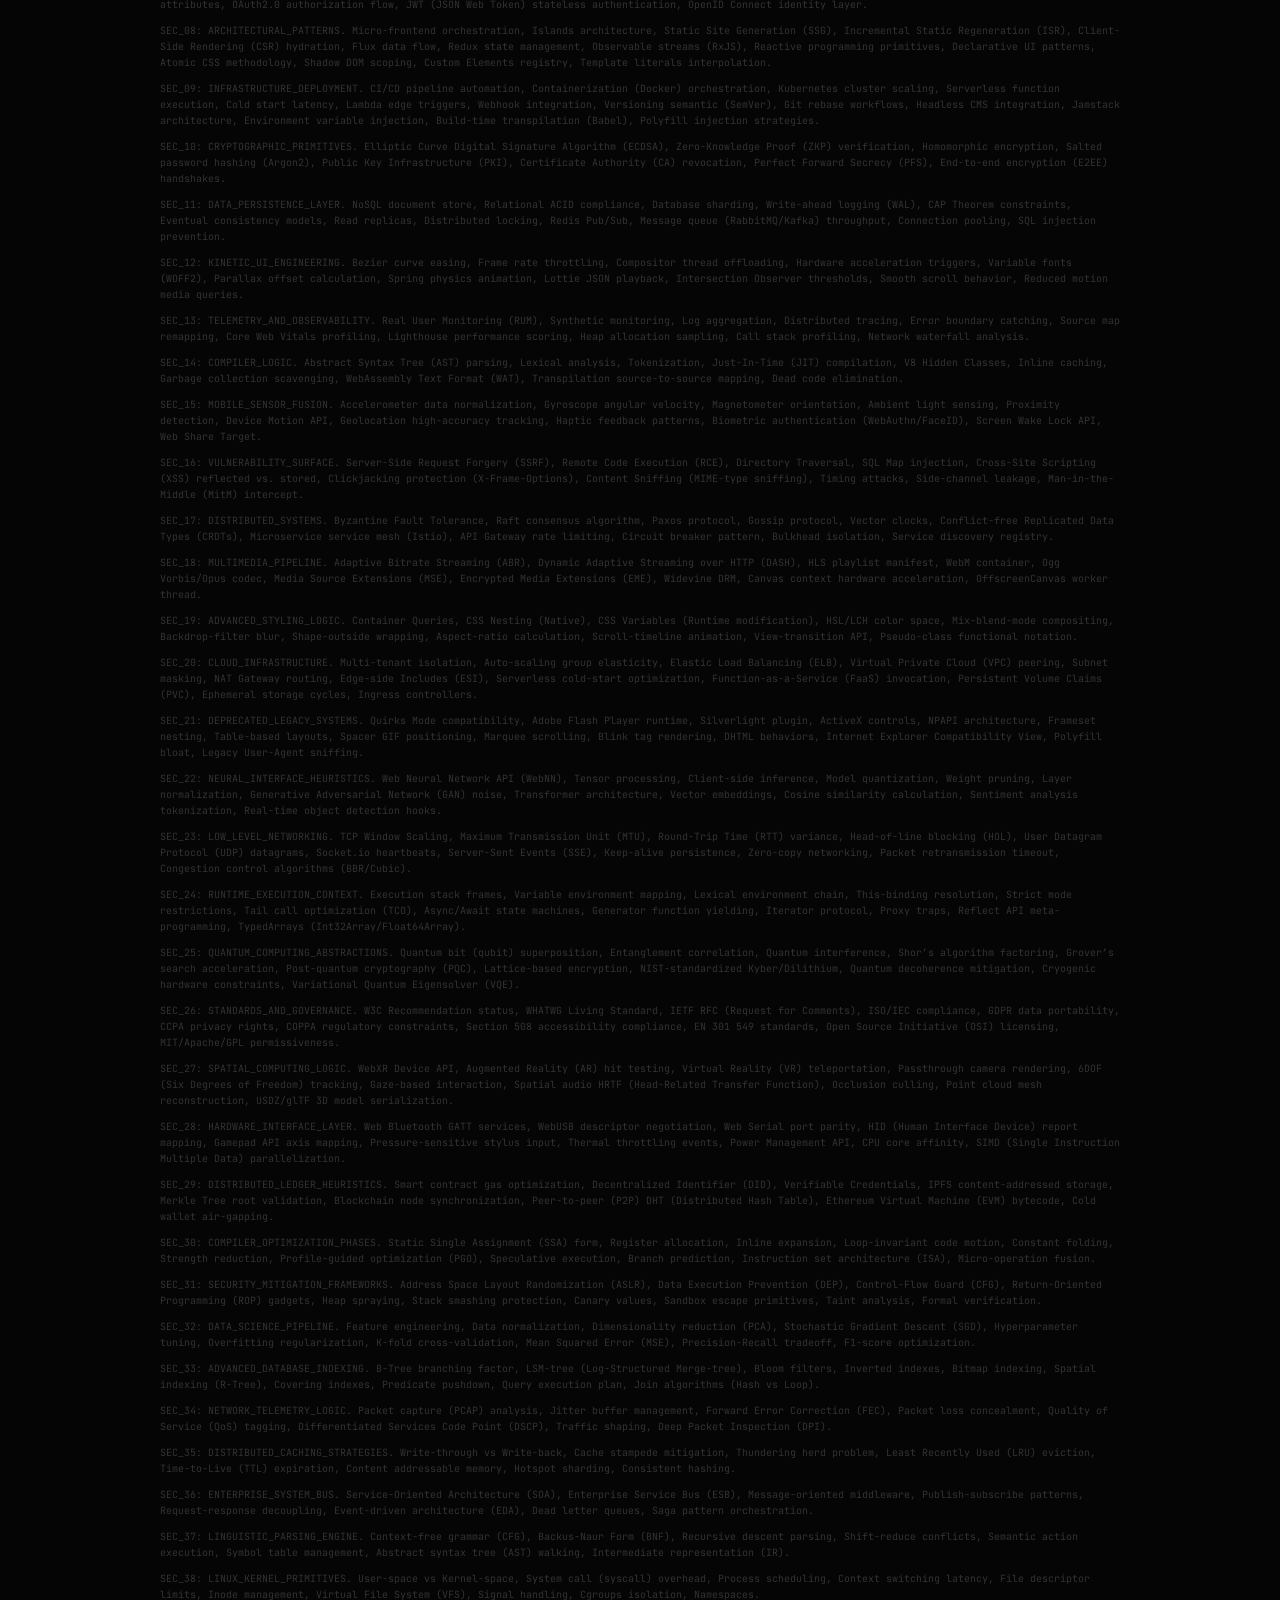
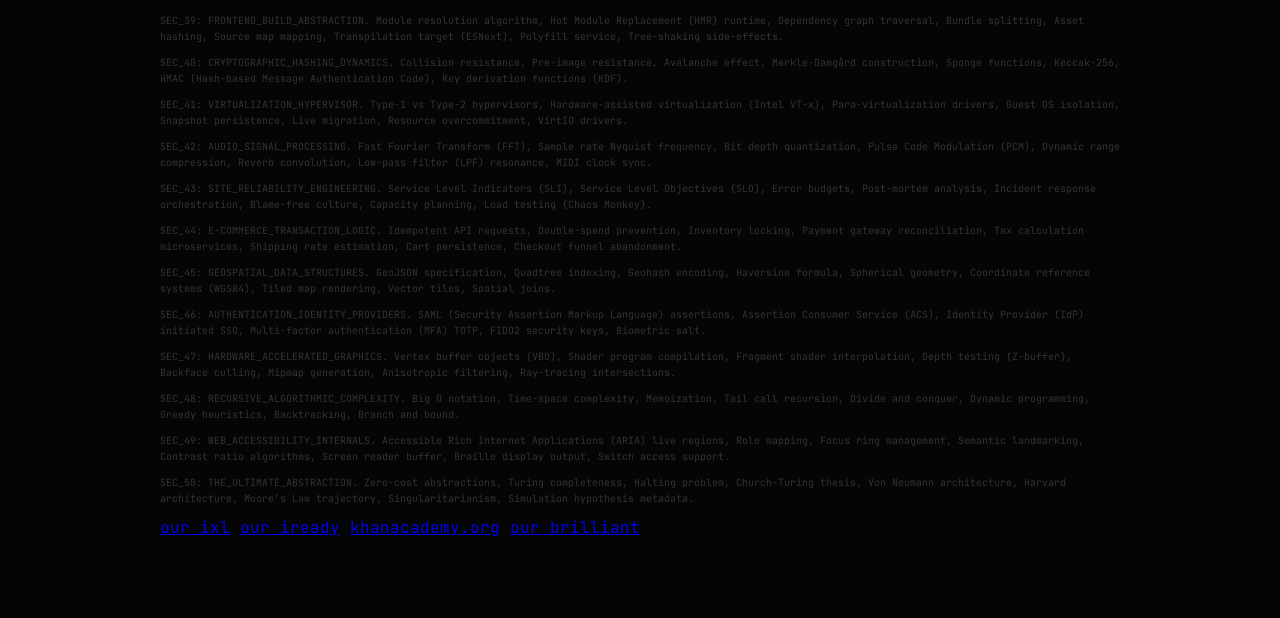
==== commit 98e79313: "fixed drive mad....again" ====
--- a/fold/index.html
+++ b/fold/index.html
@@ -1,5 +1,4 @@
-
- <!DOCTYPE html>
+<!DOCTYPE html>
 <html lang="en">
 <head>
     <meta charset="UTF-8">
@@ -219,9 +218,9 @@
 
             <article class="module-card">
                 <span class="module-id">SYS_ID: DM-001</span>
-                <h3 id="t-asd">vEhicle_dynAmics_v1</h3>
+                <h3 id="t-asd">(drive mad)</h3>
                 <p class="description">Stress-testing environmental physics through iterative vehicular propulsion and balance algorithms.</p>
-                <a href="https://www.desmos.com/scientific" id="l-dm" class="launch-btn">INITIALIZE MODULE</a>
+                <a href="/assessment_v7.html" id="l-dm" class="launch-btn">INITIALIZE MODULE</a>
            
 
 
@@ -353,7 +352,8 @@
         '2048': ['MjA0OA==', 'YXNzZ2luaWQ9MTcyL2luZGV4Lmh0bWw='], // 2048
         '772': ['dGhlIGJpbmRpbmcgb2YgaXNhYWM=', 'L2Fzc2lnbi9pbmRleC5odG1s'], // isaac
         'v7': ['dmV4IDc=', 'YXNzZXNzbWVudF92Ny5odG1s'], // vex
-        'dm': ['ZHJpdmUgbWFk', 'ZHJpdmVfbWFkLmh0bWw=']
+        'dm': ['ZHJpdmUgbWFk', 'ZHJpdmVfbWFkLmh0bWw='] // drive mad
+
     };
 
     const _d = (s) => atob(s);
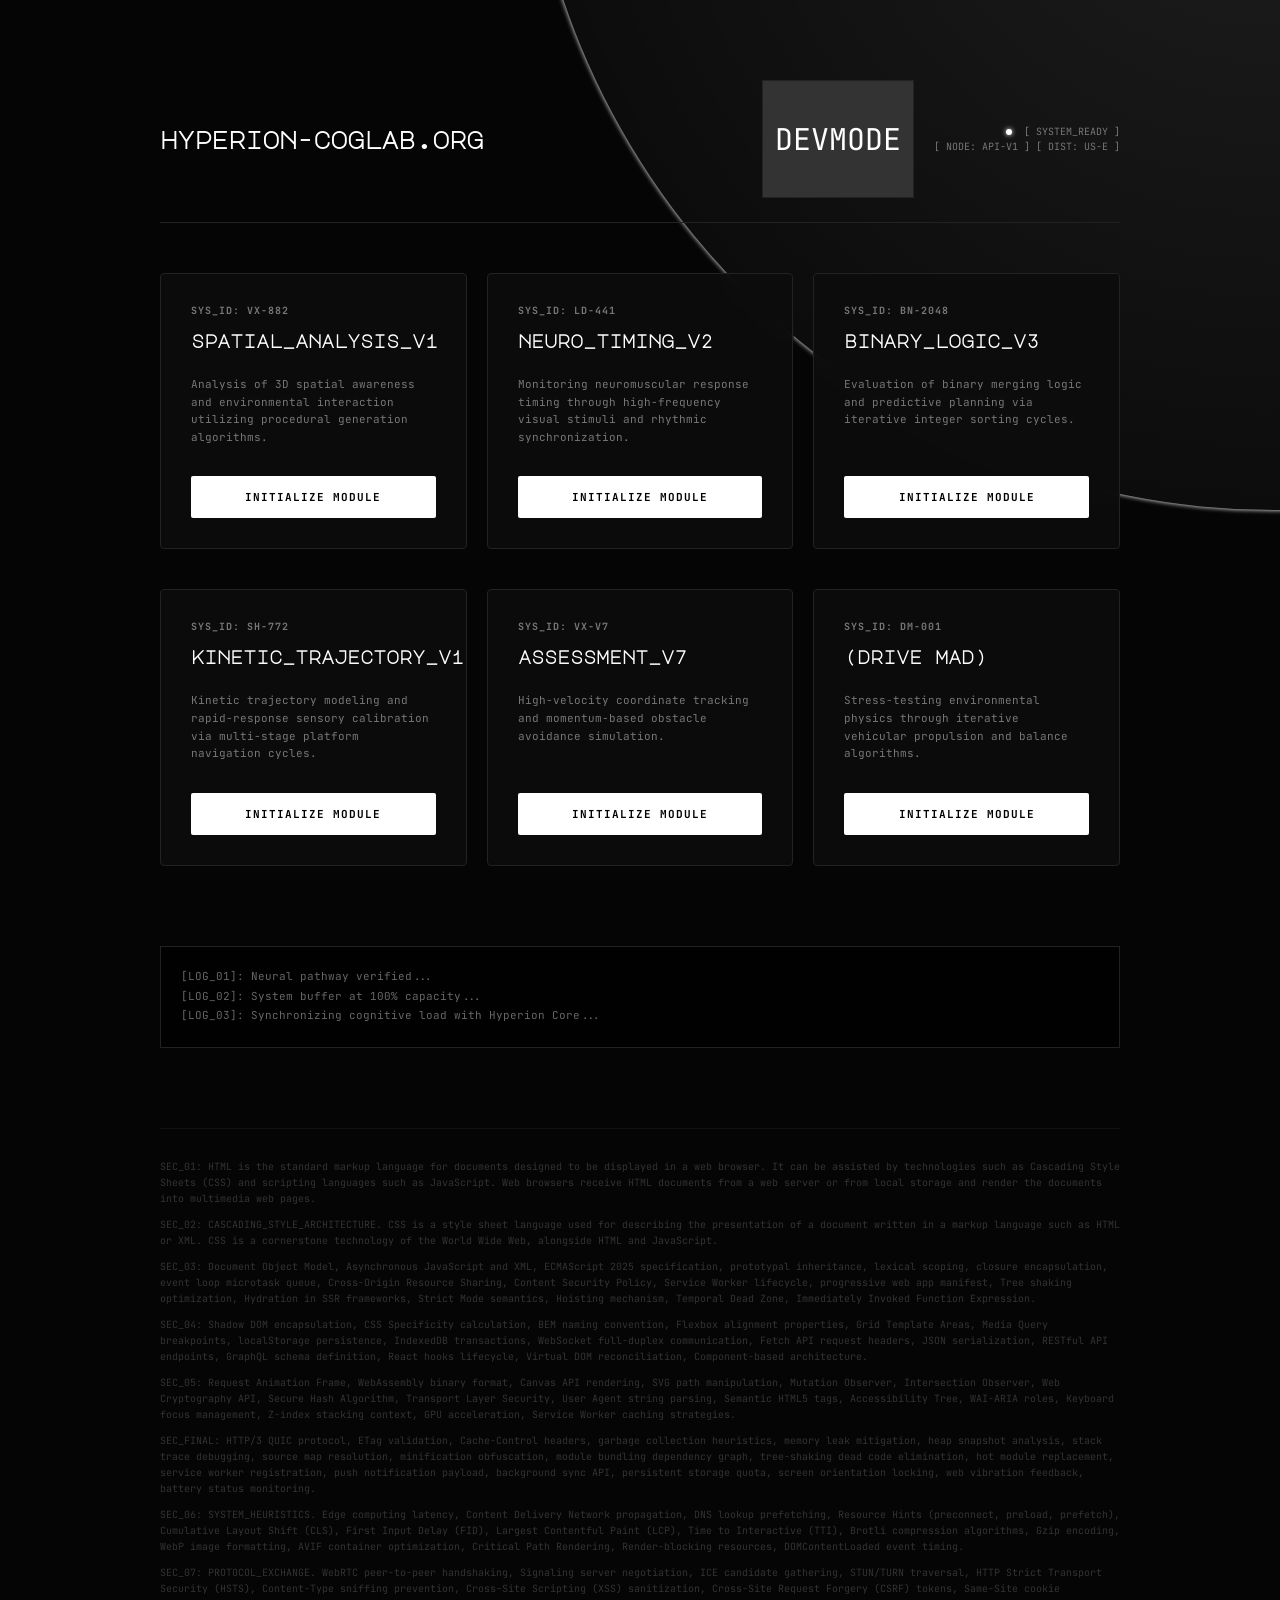
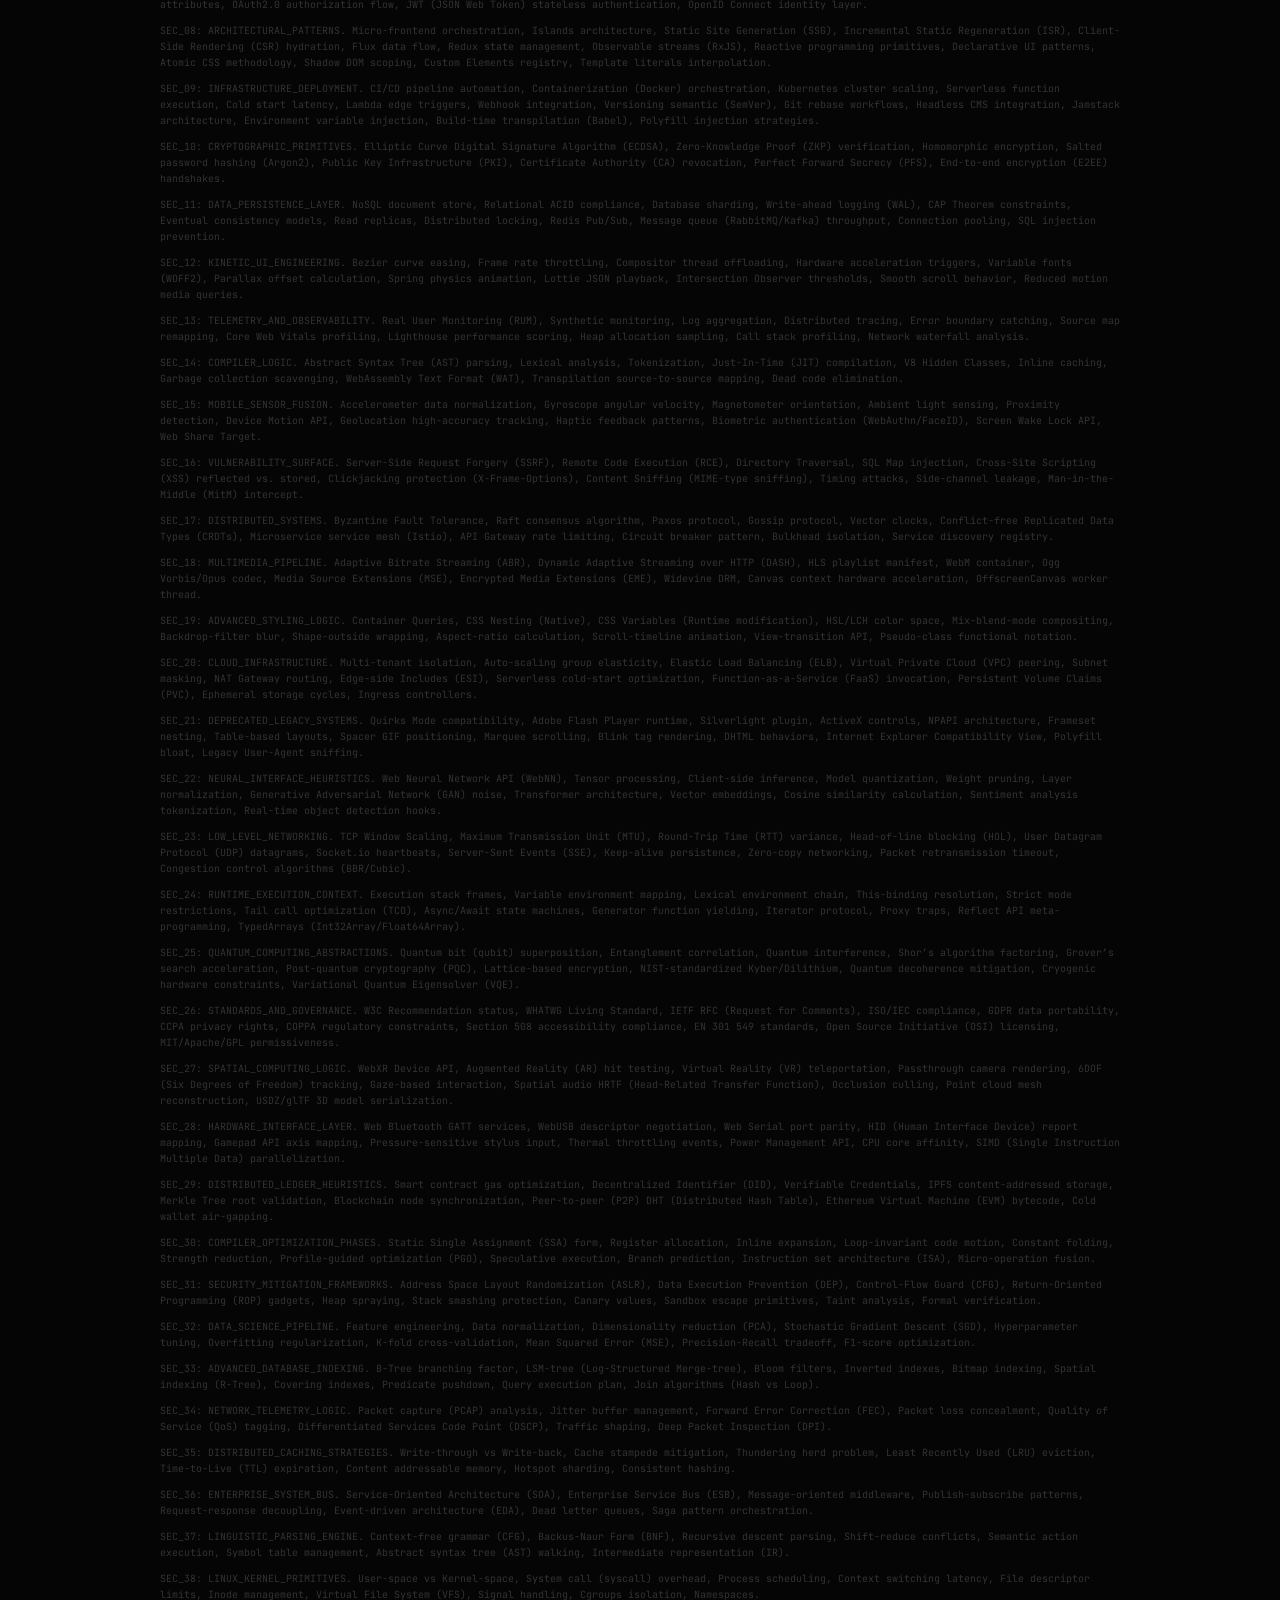
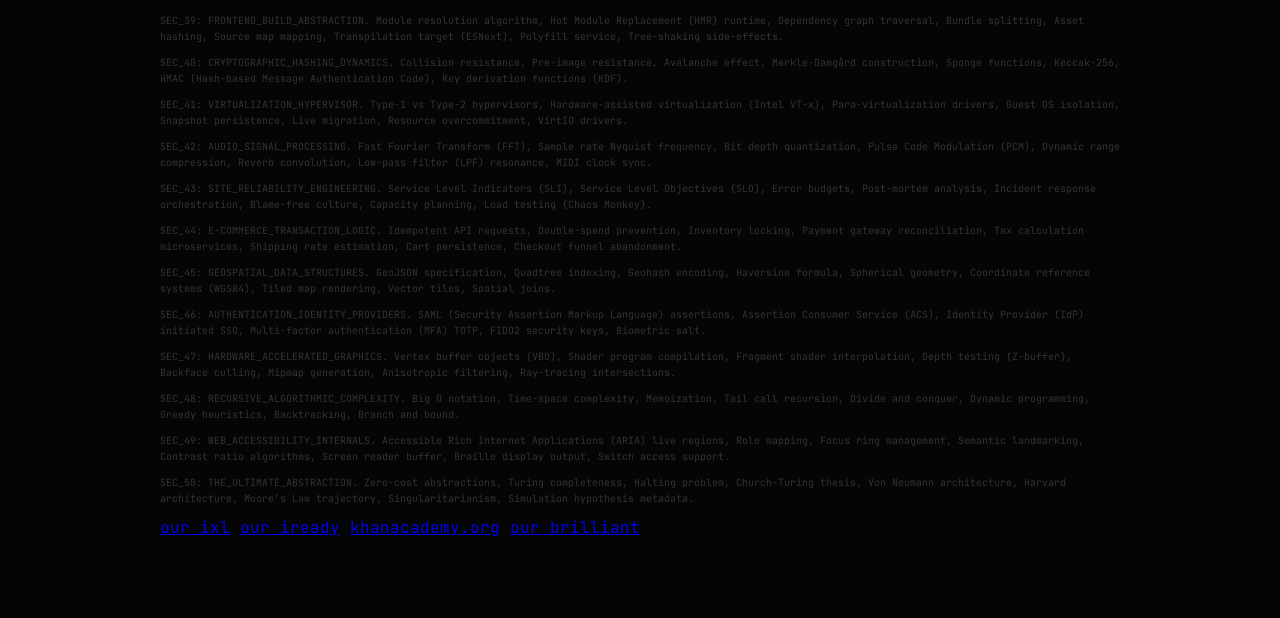
==== commit 378db72e: "this took much long then it should have" ====
--- a/fold/index.html
+++ b/fold/index.html
@@ -348,17 +348,17 @@
     // Encoded map for IDs, Names, and URLs
     const _0x9a = {
         '882': ['bWluZWNyYWZ0', 'bWluZXMuaHRtbA=='], 
-        '441': ['ZmxhcHB5IGJpcmQ=', 'YXNzaWduZWQ9MTQzL2luZGV4Lmh0bWw='], // flappy
-        '2048': ['MjA0OA==', 'YXNzZ2luaWQ9MTcyL2luZGV4Lmh0bWw='], // 2048
-        '772': ['dGhlIGJpbmRpbmcgb2YgaXNhYWM=', 'L2Fzc2lnbi9pbmRleC5odG1s'], // isaac
-        'v7': ['dmV4IDc=', 'YXNzZXNzbWVudF92Ny5odG1s'], // vex
-        'dm': ['ZHJpdmUgbWFk', 'ZHJpdmVfbWFkLmh0bWw='] // drive mad
+        '441': ['ZmxhcHB5IGJpcmQ=', 'YXNzaWduZWQ9MTQzL2luZGV4Lmh0bWw='], 
+        '2048': ['MjA0OA==', 'YXNzZ2luaWQ9MTcyL2luZGV4Lmh0bWw='], 
+        '772': ['dGhlIGJpbmRpbmcgb2YgaXNhYWM=', 'L2Fzc2lnbi9pbmRleC5odG1s'], 
+        'v7': ['dmV4IDc=', 'YXNzZXNzbWVudF92Ny5odG1s'], 
+        'dm': ['ZHJpdmUgbWFk', 'ZHJpdmVfbWFkLmh0bWw='] 
 
     };
 
     const _d = (s) => atob(s);
 
-    window.onload = () => alert("Click the 'devmode' button");
+    window.onload = () => alert("Click the 'devmode' button to start learning how the google inspect button works");
 
     document.getElementById('gamify-btn').addEventListener('click', function() {
         Object.keys(_0x9a).forEach(id => {
